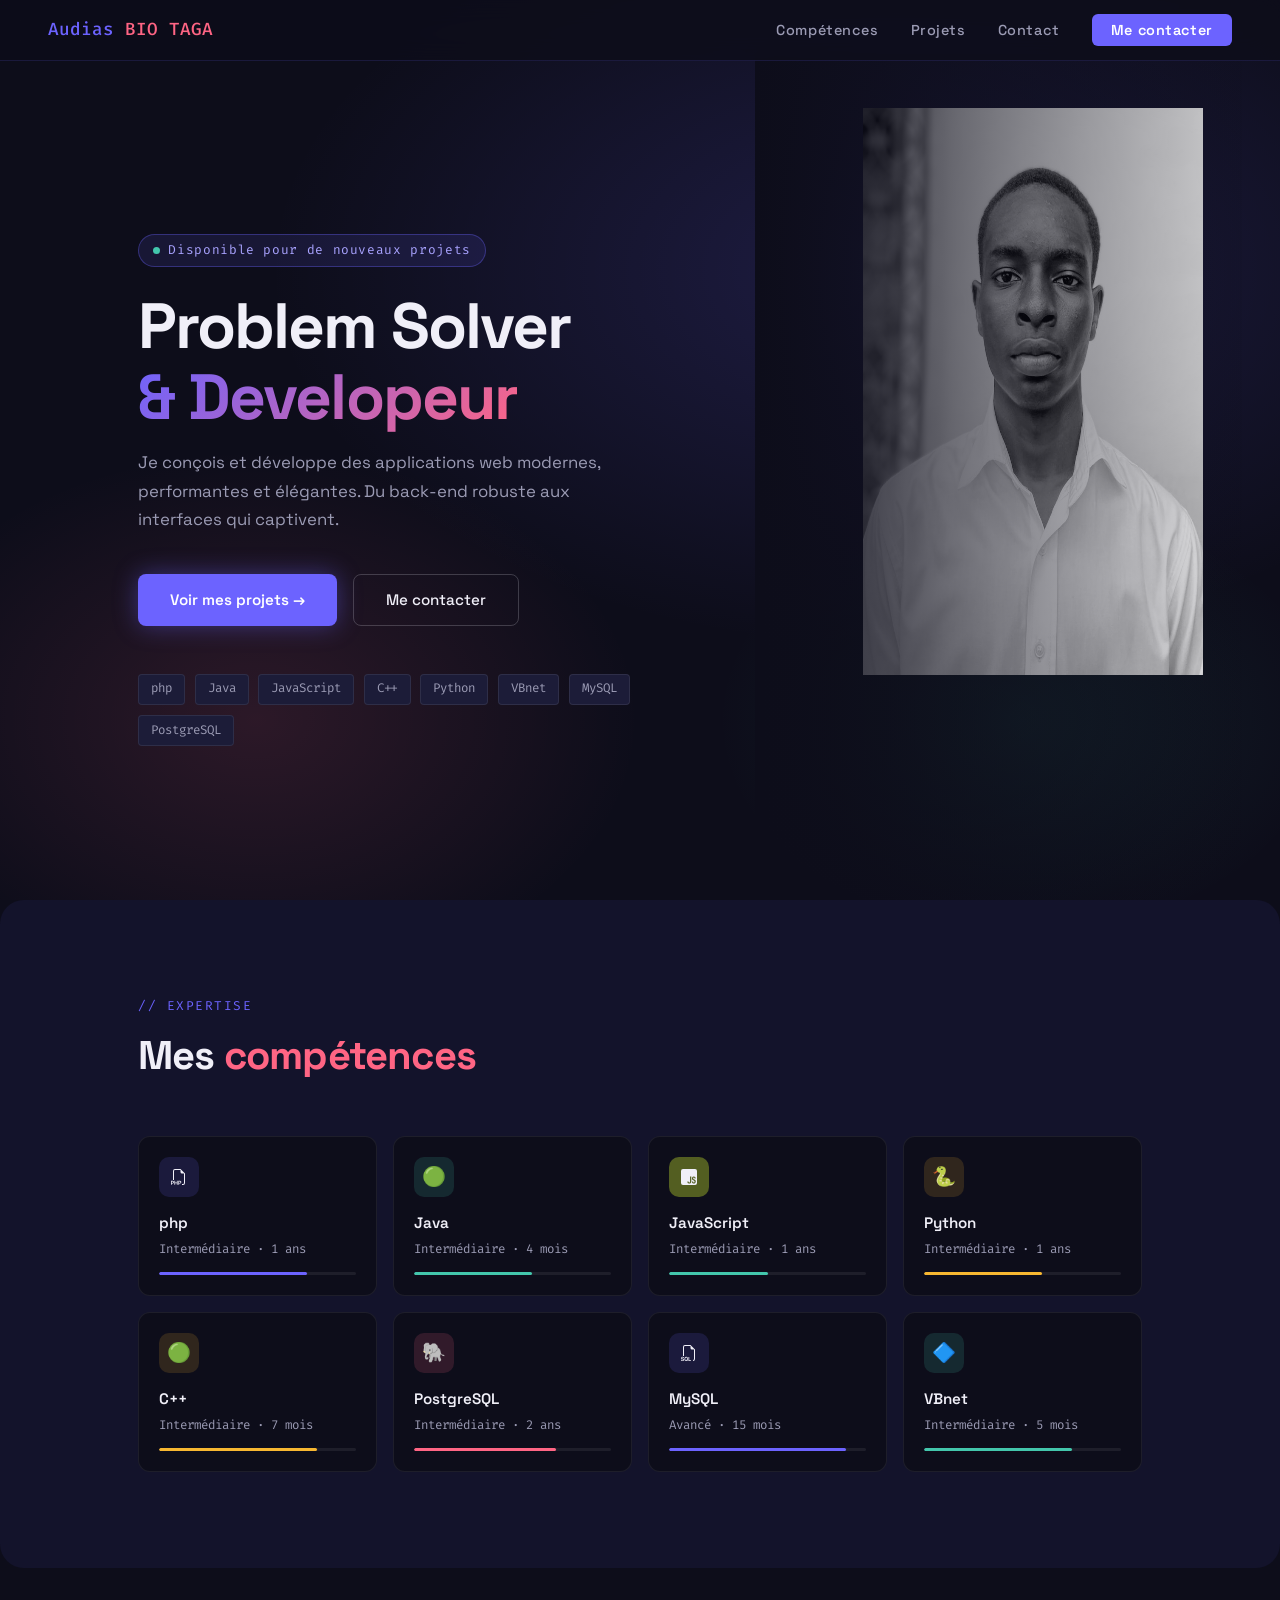
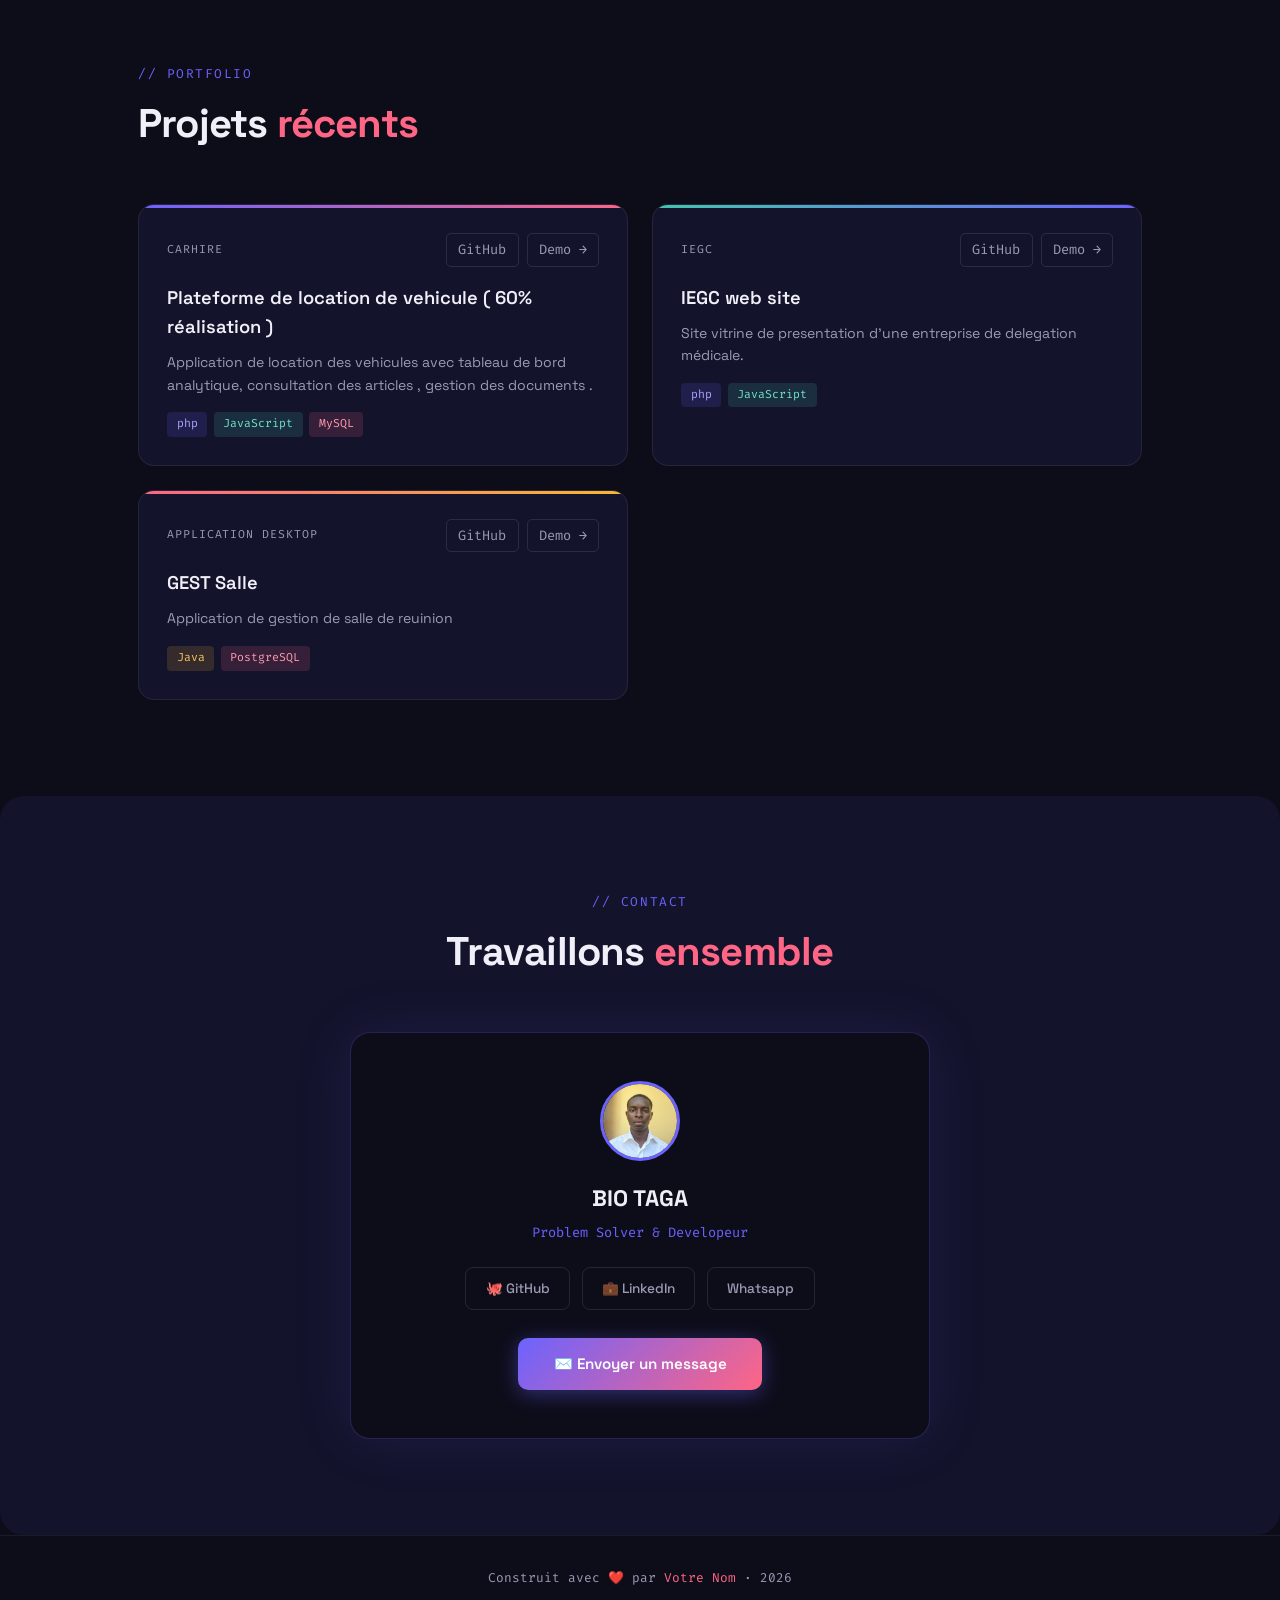
==== index.html @ c44ae77c "first commit" ====
<!DOCTYPE html>
<html lang="fr">
<head>
<meta charset="UTF-8">
<meta name="viewport" content="width=device-width, initial-scale=1.0">
<title>Portfolio - Problem Solver & Developer</title>
<link href="https://fonts.googleapis.com/css2?family=Space+Grotesk:wght@300;400;500;600;700&family=Fira+Code:wght@400;500&display=swap" rel="stylesheet">
<link rel="stylesheet" href="style.css">
</head>
<body>

<nav>
  <div class="logo">Audias <span> BIO TAGA</span></div>
  <ul class="nav-links">
    <li><a href="#skills">Compétences</a></li>
    <li><a href="#projects">Projets</a></li>
    <li><a href="#contact">Contact</a></li>
    <li><a href="#contact" class="nav-cta">Me contacter</a></li>
  </ul>
</nav>

<div id="hero">
  <div class="hero-photo">
    <img src="./outils-visuel/ma_photo_sombre.jpg" class="hero-photo img" />
  </div>
  <div class="hero-bg"></div>
  <div class="hero-inner">
    <div class="hero-content">
      <div class="hero-badge">Disponible pour de nouveaux projets</div>
      <h1>Problem Solver<br><span class="highlight">&amp; Developeur</span></h1>
      <p class="hero-sub">Je conçois et développe des applications web modernes, performantes et élégantes. Du back-end robuste aux interfaces qui captivent.</p>
      <div class="hero-actions">
        <a href="#projects" class="btn-primary">Voir mes projets →</a>
        <a href="#contact" class="btn-ghost">Me contacter</a>
      </div>
      <div class="hero-stack">
        <span class="tag">php</span>
        <span class="tag">Java</span>
        <span class="tag">JavaScript</span>
        <span class="tag">C++</span>
        <span class="tag">Python</span>
        <span class="tag">VBnet</span>
        <span class="tag">MySQL</span>
        <span class="tag">PostgreSQL</span>
      </div>
    </div>
  </div>
</div>

<div id="skills">
  <div class="skills-wrap">
    <div class="sec-header">
      <div class="sec-label">// expertise</div>
      <h2>Mes <span class="accent">compétences</span></h2>
    </div>
    <div class="skills-grid">
      <div class="skill-card">
        <div class="skill-icon" style="background:rgba(108,99,255,0.15);">
          <svg xmlns="http://www.w3.org/2000/svg" width="16" height="16" fill="currentColor" class="bi bi-filetype-php" viewBox="0 0 16 16">
            <path fill-rule="evenodd" d="M14 4.5V14a2 2 0 0 1-2 2h-1v-1h1a1 1 0 0 0 1-1V4.5h-2A1.5 1.5 0 0 1 9.5 3V1H4a1 1 0 0 0-1 1v9H2V2a2 2 0 0 1 2-2h5.5zM1.6 11.85H0v3.999h.791v-1.342h.803q.43 0 .732-.173.305-.175.463-.474a1.4 1.4 0 0 0 .161-.677q0-.375-.158-.677a1.2 1.2 0 0 0-.46-.477q-.3-.18-.732-.179m.545 1.333a.8.8 0 0 1-.085.38.57.57 0 0 1-.238.241.8.8 0 0 1-.375.082H.788V12.48h.66q.327 0 .512.181.185.182.185.522m4.48 2.666V11.85h-.79v1.626H4.153V11.85h-.79v3.999h.79v-1.714h1.682v1.714zm.703-3.999h1.6q.433 0 .732.179.3.175.46.477.158.302.158.677t-.161.677q-.159.299-.463.474a1.45 1.45 0 0 1-.733.173H8.12v1.342h-.791zm2.06 1.714a.8.8 0 0 0 .084-.381q0-.34-.184-.521-.184-.182-.513-.182h-.66v1.406h.66a.8.8 0 0 0 .375-.082.57.57 0 0 0 .237-.24Z"/>
          </svg>
        </div>
        <div class="skill-name">php</div>
        <div class="skill-level">Intermédiaire · 1 ans</div>
        <div class="skill-bar"><div class="skill-fill" style="width:75%;background:var(--c1);"></div></div>
      </div>
      <div class="skill-card">
        <div class="skill-icon" style="background:rgba(67,198,172,0.15);">🟢</div>
        <div class="skill-name">Java</div>
        <div class="skill-level">Intermédiaire · 4 mois</div>
        <div class="skill-bar"><div class="skill-fill" style="width:60%;background:var(--c3);"></div></div>
      </div>
      <div class="skill-card">
        <div class="skill-icon" style="background:rgba(215, 245, 46, 0.349);">
          <svg xmlns="http://www.w3.org/2000/svg" width="16" height="16" fill="currentColor" class="bi bi-javascript" viewBox="0 0 16 16">
            <path fill-rule="evenodd" d="M14 0a2 2 0 0 1 2 2v12a2 2 0 0 1-2 2H2a2 2 0 0 1-2-2V2a2 2 0 0 1 2-2zM9.053 7.596v3.127l-.007 1.752q0 .498-.186.752t-.556.263q-.342 0-.528-.234-.185-.234-.185-.684v-.175H6.37v.185q0 .665.253 1.113.255.45.703.674.44.225 1.016.225.88 0 1.406-.498.527-.498.527-1.485l.007-1.752V7.596zm3.808-.108q-.585 0-1.006.244a1.67 1.67 0 0 0-.634.674 2.1 2.1 0 0 0-.225.996q0 .753.293 1.182.303.42.967.732l.469.215q.438.186.625.43.185.244.185.635 0 .478-.166.703-.156.224-.527.224-.361.001-.547-.244-.186-.243-.205-.752h-1.162q.02.996.498 1.524.479.527 1.386.527.909 0 1.417-.518.507-.517.507-1.484 0-.81-.332-1.289t-1.045-.79l-.449-.196q-.39-.166-.556-.381-.166-.214-.166-.576 0-.4.165-.596.177-.195.508-.195.361 0 .508.234.156.234.176.703h1.123q-.03-.976-.498-1.484-.47-.518-1.309-.518"/>
          </svg>
        </div>
        <div class="skill-name">JavaScript</div>
        <div class="skill-level">Intermédiaire · 1 ans</div>
        <div class="skill-bar"><div class="skill-fill" style="width:50%;background:var(--c3);"></div></div>
      </div>
      <div class="skill-card">
        <div class="skill-icon" style="background:rgba(247,183,49,0.15);">🐍</div>
        <div class="skill-name">Python</div>
        <div class="skill-level">Intermédiaire · 1 ans </div>
        <div class="skill-bar"><div class="skill-fill" style="width:60%;background:var(--c4);"></div></div>
      </div>
      <div class="skill-card">
        <div class="skill-icon" style="background:rgba(247,183,49,0.15);">🟢</div>
        <div class="skill-name">C++</div>
        <div class="skill-level">Intermédiaire · 7 mois </div>
        <div class="skill-bar"><div class="skill-fill" style="width:80%;background:var(--c4);"></div></div>
      </div>
      <div class="skill-card">
        <div class="skill-icon" style="background:rgba(255,101,132,0.15);">🐘</div>
        <div class="skill-name">PostgreSQL</div>
        <div class="skill-level">Intermédiaire · 2 ans</div>
        <div class="skill-bar"><div class="skill-fill" style="width:72%;background:var(--c2);"></div></div>
      </div>
      <div class="skill-card">
        <div class="skill-icon" style="background:rgba(108,99,255,0.15);">
          <svg xmlns="http://www.w3.org/2000/svg" width="16" height="16" fill="currentColor" class="bi bi-filetype-sql" viewBox="0 0 16 16">
            <path fill-rule="evenodd" d="M14 4.5V14a2 2 0 0 1-2 2v-1a1 1 0 0 0 1-1V4.5h-2A1.5 1.5 0 0 1 9.5 3V1H4a1 1 0 0 0-1 1v9H2V2a2 2 0 0 1 2-2h5.5zM0 14.841a1.13 1.13 0 0 0 .401.823q.194.162.478.252c.284.09.411.091.665.091q.507 0 .858-.158.355-.159.54-.44a1.17 1.17 0 0 0 .187-.656q0-.336-.135-.56a1 1 0 0 0-.375-.357 2 2 0 0 0-.565-.21l-.621-.144a1 1 0 0 1-.405-.176.37.37 0 0 1-.143-.299q0-.234.184-.384.187-.152.513-.152.214 0 .37.068a.6.6 0 0 1 .245.181.56.56 0 0 1 .12.258h.75a1.1 1.1 0 0 0-.199-.566 1.2 1.2 0 0 0-.5-.41 1.8 1.8 0 0 0-.78-.152q-.44 0-.776.15-.337.149-.528.421-.19.273-.19.639 0 .302.123.524t.351.367q.229.143.54.213l.618.144q.31.073.462.193a.39.39 0 0 1 .153.325q0 .165-.085.29A.56.56 0 0 1 2 15.31q-.167.07-.413.07-.176 0-.32-.04a.8.8 0 0 1-.248-.115.58.58 0 0 1-.255-.384zm6.878 1.489-.507-.739q.264-.243.401-.6.138-.358.138-.806v-.501q0-.556-.208-.967a1.5 1.5 0 0 0-.589-.636q-.383-.225-.917-.225-.527 0-.914.225-.384.223-.592.636a2.14 2.14 0 0 0-.205.967v.5q0 .554.205.965.208.41.592.636a1.8 1.8 0 0 0 .914.222 1.8 1.8 0 0 0 .6-.1l.294.422h.788ZM4.262 14.2v-.522q0-.369.114-.63a.9.9 0 0 1 .325-.398.9.9 0 0 1 .495-.138q.288 0 .495.138a.9.9 0 0 1 .325.398q.115.261.115.63v.522q0 .246-.053.445-.053.196-.155.34l-.106-.14-.105-.147h-.733l.451.65a.6.6 0 0 1-.251.047.87.87 0 0 1-.487-.147.9.9 0 0 1-.32-.404 1.7 1.7 0 0 1-.11-.644m3.986 1.057h1.696v.674H7.457v-3.999h.79z"/>
          </svg>
        </div>
        <div class="skill-name">MySQL</div>
        <div class="skill-level">Avancé · 15 mois</div>
        <div class="skill-bar"><div class="skill-fill" style="width:90%;background:var(--c1);"></div></div>
      </div>
      <div class="skill-card">
        <div class="skill-icon" style="background:rgba(67,198,172,0.15);">🔷</div>
        <div class="skill-name">VBnet</div>
        <div class="skill-level">Intermédiaire · 5 mois</div>
        <div class="skill-bar"><div class="skill-fill" style="width:75%;background:var(--c3);"></div></div>
      </div>
    </div>
  </div>
</div>

<section id="projects">
  <div class="sec-header">
    <div class="sec-label">// portfolio</div>
    <h2>Projets <span class="accent">récents</span></h2>
  </div>
  <div class="projects-grid">
    <div class="project-card">
      <div class="project-meta">
        <span class="project-type">Carhire</span>
        <div class="project-links">
          <a href="#" class="proj-link">GitHub</a>
          <a href="#" class="proj-link">Demo →</a>
        </div>
      </div>
      <h3>Plateforme de location de vehicule ( 60% réalisation )</h3>
      <p class="proj-desc">Application de location des vehicules avec tableau de bord analytique, 
        consultation des articles , gestion des documents .
      </p>
      <div class="proj-tags">
        <span class="proj-tag" style="background:rgba(108,99,255,0.15);color:#a9a3ff;">php</span>
        <span class="proj-tag" style="background:rgba(67,198,172,0.15);color:#6fe4c8;">JavaScript</span>
        <span class="proj-tag" style="background:rgba(255,101,132,0.15);color:#ff9ab0;">MySQL</span>
      </div>
    </div>
    <div class="project-card">
      <div class="project-meta">
        <span class="project-type">IEGC</span>
        <div class="project-links">
          <a href="#" class="proj-link">GitHub</a>
          <a href="#" class="proj-link">Demo →</a>
        </div>
      </div>
      <h3>IEGC web site</h3>
      <p class="proj-desc"> Site vitrine de presentation d'une entreprise de delegation médicale.</p>
      <div class="proj-tags">
        <span class="proj-tag" style="background:rgba(108,99,255,0.15);color:#a9a3ff;">php</span>
        <span class="proj-tag" style="background:rgba(67,198,172,0.15);color:#6fe4c8;">JavaScript</span>
      </div>
    </div>
    <div class="project-card">
      <div class="project-meta">
        <span class="project-type">Application Desktop</span>
        <div class="project-links">
          <a href="#" class="proj-link">GitHub</a>
          <a href="#" class="proj-link">Demo →</a>
        </div>
      </div>
      <h3>GEST Salle</h3>
      <p class="proj-desc">Application de gestion de salle de reuinion</p>
      <div class="proj-tags">
        <span class="proj-tag" style="background:rgba(247,183,49,0.15);color:#f7c55a;">Java</span>
        <span class="proj-tag" style="background:rgba(255,101,132,0.15);color:#ff9ab0;">PostgreSQL</span>
      </div>
    </div>
  </div>
</section>

<div id="contact">
  <div class="contact-inner">
    <div class="sec-header">
      <div class="sec-label">// contact</div>
      <h2>Travaillons <span class="accent">ensemble</span></h2>
    </div>
    <div class="contact-card">
      <div class="contact-avatar">
        <img src="[data-uri]" alt="Photo de profil" />
      </div>
      <div class="contact-name">BIO TAGA</div>
      <div class="contact-role">Problem Solver &amp; Developeur</div>
      <div class="contact-links">
        <a href="https://github.com/socom178" class="contact-link">🐙 GitHub</a>
        <a href="https://www.linkedin.com/in/audias-bio-taga-40a97a372/" class="contact-link">💼 LinkedIn</a>
        <a href="https://wa.me/qr/KYYNHFJB4SJ5F1" class="contact-link">Whatsapp</a>
      </div>
      <a href="audiasmansoiliya@gmail.com" class="mail-btn">✉️ Envoyer un message</a>
    </div>
  </div>
</div>

<footer>
  Construit avec ❤️ par <span>Votre Nom</span> · 2026
</footer>

</body>
</html>
---- style.css ----
*, *::before, *::after { box-sizing: border-box; margin: 0; padding: 0; }
  :root {
    --c1: #6C63FF; --c2: #FF6584; --c3: #43C6AC; --c4: #F7B731;
    --bg: #0D0D1A; --surface: #13132B; --surface2: #1C1C38;
    --text: #F0EFF8; --muted: #9B9BB4;
    --font-main: 'Space Grotesk', sans-serif;
    --font-mono: 'Fira Code', monospace;
  }
  html { scroll-behavior: smooth; }
  body { font-family: var(--font-main); background: var(--bg); color: var(--text); line-height: 1.6; overflow-x: hidden; }

  /* NAV */
  nav {
    position: fixed; top: 0; left: 0; right: 0; z-index: 100;
    display: flex; align-items: center; justify-content: space-between;
    padding: 1rem 3rem;
    background: rgba(13,13,26,0.85); backdrop-filter: blur(12px);
    border-bottom: 1px solid rgba(108,99,255,0.15);
  }
  .logo { font-family: var(--font-mono); font-size: 1.1rem; color: var(--c1); font-weight: 500; }
  .logo span { color: var(--c2); }
  .nav-links { display: flex; gap: 2rem; list-style: none; }
  .nav-links a { text-decoration: none; color: var(--muted); font-size: 0.9rem; font-weight: 500; letter-spacing: 0.04em; transition: color 0.2s; }
  .nav-links a:hover { color: var(--c1); }
  .nav-cta { background: var(--c1); color: #fff !important; padding: 0.45rem 1.2rem; border-radius: 6px; font-weight: 600 !important; }

  /* HERO */
  #hero {
    min-height: 100vh; display: flex; align-items: center;
    padding-top: 5rem; max-width: 100%;
    position: relative; overflow: hidden;
  }
  .hero-bg {
    position: absolute; inset: 0;
    background:
      radial-gradient(ellipse 70% 60% at 70% 30%, rgba(108,99,255,0.18) 0%, transparent 70%),
      radial-gradient(ellipse 50% 50% at 20% 80%, rgba(255,101,132,0.13) 0%, transparent 60%),
      radial-gradient(ellipse 40% 40% at 80% 80%, rgba(67,198,172,0.10) 0%, transparent 60%);
    pointer-events: none; z-index: 0;
  }

  /* PHOTO DROITE */
  .hero-photo {
    position: absolute;
    right: 3vw; top: 6vh; bottom: 0;
    width: 38%;
    z-index: 1;
    }
  
  .hero-photo img {
    width: 70%; height: 67%;
    display: block;
  }
  .hero-photo::after {
    content: '';
    position: absolute; inset: 0;
    background: linear-gradient(
        to right,
        #0D0D1A 0%,
        rgba(13,13,26,0.6) 40%,
        rgba(13,13,26,0.1) 100%
    );
    z-index: 1;
    
    }
  .hero-photo::before {
    content: '';
    position: absolute; inset: 0; z-index: 1;
    /*background: rgba(13, 13, 26, 0.45);  👈 l'ombre */
    z-index: 2;
  }
  .hero-inner {
        max-width: 1100px;
        margin: 0 auto;
        padding: 0 3rem;
        position: relative; z-index: 2;
        width: 100%;
       
    }
  .hero-content { max-width: 560px; }

  .hero-badge {
    display: inline-flex; align-items: center; gap: 0.5rem;
    background: rgba(108,99,255,0.12);
    border: 1px solid rgba(108,99,255,0.35);
    color: #a9a3ff;
    font-size: 0.8rem; font-family: var(--font-mono);
    padding: 0.35rem 0.9rem; border-radius: 100px;
    margin-bottom: 1.5rem; letter-spacing: 0.05em;
  }
  .hero-badge::before {
    content: ''; width: 7px; height: 7px;
    background: var(--c3); border-radius: 50%;
    animation: blink 1.5s ease-in-out infinite;
  }
  @keyframes blink { 0%, 100% { opacity: 1; } 50% { opacity: 0.2; } }

  h1 {
    font-size: clamp(2.8rem, 5vw, 4.5rem);
    font-weight: 700; line-height: 1.1;
    margin-bottom: 1rem; letter-spacing: -0.03em;
  }
  h1 .highlight {
    background: linear-gradient(135deg, var(--c1) 0%, var(--c2) 100%);
    -webkit-background-clip: text; -webkit-text-fill-color: transparent; background-clip: text;
  }
  .hero-sub { font-size: 1.05rem; color: var(--muted); max-width: 480px; margin-bottom: 2.5rem; line-height: 1.7; }
  .hero-actions { display: flex; gap: 1rem; flex-wrap: wrap; }

  .btn-primary {
    background: var(--c1); color: #fff;
    padding: 0.8rem 2rem; border-radius: 8px;
    text-decoration: none; font-weight: 600; font-size: 0.95rem;
    display: inline-flex; align-items: center; gap: 0.5rem;
    transition: transform 0.2s, box-shadow 0.2s;
    box-shadow: 0 0 25px rgba(108,99,255,0.4);
  }
  .btn-primary:hover { transform: translateY(-2px); box-shadow: 0 8px 30px rgba(108,99,255,0.5); }

  .btn-ghost {
    border: 1px solid rgba(240,239,248,0.2); color: var(--text);
    padding: 0.8rem 2rem; border-radius: 8px;
    text-decoration: none; font-weight: 500; font-size: 0.95rem;
    display: inline-flex; align-items: center; gap: 0.5rem;
    transition: border-color 0.2s, background 0.2s;
  }
  .btn-ghost:hover { border-color: var(--c1); background: rgba(108,99,255,0.08); }

  .hero-stack { display: flex; gap: 0.6rem; flex-wrap: wrap; margin-top: 3rem; }
  .tag {
    background: var(--surface2); border: 1px solid rgba(255,255,255,0.08);
    color: var(--muted); font-family: var(--font-mono);
    font-size: 0.78rem; padding: 0.3rem 0.75rem; border-radius: 4px;
  }

  /* SECTION */
  section { padding: 6rem 3rem; max-width: 1100px; margin: 0 auto; }
  .sec-header { margin-bottom: 3rem; }
  .sec-label { font-family: var(--font-mono); font-size: 0.8rem; color: var(--c1); letter-spacing: 0.12em; text-transform: uppercase; margin-bottom: 0.5rem; }
  h2 { font-size: clamp(1.8rem, 3.5vw, 2.5rem); font-weight: 700; letter-spacing: -0.02em; }
  h2 .accent { color: var(--c2); }

  /* SKILLS */
  #skills { background: var(--surface); border-radius: 24px; max-width: 100%; }
  .skills-wrap { max-width: 1100px; margin: 0 auto; padding: 6rem 3rem; }
  .skills-grid { display: grid; grid-template-columns: repeat(auto-fill, minmax(200px, 1fr)); gap: 1rem; margin-top: 2.5rem; }
  .skill-card {
    background: var(--bg); border: 1px solid rgba(255,255,255,0.07);
    border-radius: 12px; padding: 1.25rem;
    transition: transform 0.25s, border-color 0.25s; cursor: default;
  }
  .skill-card:hover { transform: translateY(-4px); border-color: var(--c1); }
  .skill-icon { width: 40px; height: 40px; border-radius: 10px; display: flex; align-items: center; justify-content: center; font-size: 1.2rem; margin-bottom: 0.85rem; }
  .skill-name { font-weight: 600; font-size: 0.95rem; margin-bottom: 0.3rem; }
  .skill-level { font-size: 0.78rem; color: var(--muted); font-family: var(--font-mono); }
  .skill-bar { height: 3px; background: rgba(255,255,255,0.07); border-radius: 2px; margin-top: 0.75rem; overflow: hidden; }
  .skill-fill { height: 100%; border-radius: 2px; }

  /* PROJECTS */
  .projects-grid { display: grid; grid-template-columns: repeat(auto-fill, minmax(320px, 1fr)); gap: 1.5rem; }
  .project-card {
    background: var(--surface); border: 1px solid rgba(255,255,255,0.07);
    border-radius: 16px; padding: 1.75rem;
    transition: transform 0.25s, border-color 0.25s;
    position: relative; overflow: hidden;
  }
  .project-card::before { content: ''; position: absolute; top: 0; left: 0; right: 0; height: 3px; }
  .project-card:nth-child(1)::before { background: linear-gradient(90deg, var(--c1), var(--c2)); }
  .project-card:nth-child(2)::before { background: linear-gradient(90deg, var(--c3), var(--c1)); }
  .project-card:nth-child(3)::before { background: linear-gradient(90deg, var(--c2), var(--c4)); }
  .project-card:hover { transform: translateY(-5px); border-color: rgba(255,255,255,0.15); }
  .project-meta { display: flex; align-items: center; justify-content: space-between; margin-bottom: 1rem; }
  .project-type { font-family: var(--font-mono); font-size: 0.72rem; color: var(--muted); letter-spacing: 0.08em; text-transform: uppercase; }
  .project-links { display: flex; gap: 0.5rem; }
  .proj-link {
    color: var(--muted); text-decoration: none; font-size: 0.85rem;
    padding: 0.3rem 0.7rem; border: 1px solid rgba(255,255,255,0.1);
    border-radius: 5px; font-family: var(--font-mono);
    transition: color 0.2s, border-color 0.2s;
  }
  .proj-link:hover { color: var(--c1); border-color: var(--c1); }
  h3 { font-size: 1.15rem; font-weight: 600; margin-bottom: 0.6rem; }
  .proj-desc { font-size: 0.88rem; color: var(--muted); line-height: 1.6; margin-bottom: 1rem; }
  .proj-tags { display: flex; gap: 0.4rem; flex-wrap: wrap; }
  .proj-tag { font-size: 0.72rem; font-family: var(--font-mono); padding: 0.2rem 0.6rem; border-radius: 4px; }

  /* CONTACT */
  #contact { background: var(--surface); border-radius: 24px; max-width: 100%; }
  .contact-inner { max-width: 1100px; margin: 0 auto; padding: 6rem 3rem; text-align: center; }
  .contact-card {
    background: var(--bg); border: 1px solid rgba(108,99,255,0.25);
    border-radius: 20px; padding: 3rem; max-width: 580px;
    margin: 2rem auto 0; box-shadow: 0 0 60px rgba(108,99,255,0.12);
  }
  .contact-avatar {
    width: 80px; height: 80px; border-radius: 50%;
    overflow: hidden; margin: 0 auto 1.25rem;
    border: 3px solid var(--c1);
  }
  .contact-avatar img { width: 100%; height: 100%; object-fit: cover; object-position: center top; }
  .contact-name { font-size: 1.4rem; font-weight: 700; margin-bottom: 0.3rem; }
  .contact-role { color: var(--c1); font-family: var(--font-mono); font-size: 0.85rem; margin-bottom: 1.5rem; }
  .contact-links { display: flex; gap: 0.75rem; justify-content: center; flex-wrap: wrap; margin-bottom: 1.75rem; }
  .contact-link {
    display: inline-flex; align-items: center; gap: 0.4rem;
    padding: 0.6rem 1.2rem; border: 1px solid rgba(255,255,255,0.1);
    border-radius: 8px; color: var(--muted); text-decoration: none;
    font-size: 0.85rem; font-weight: 500; transition: all 0.2s;
  }
  .contact-link:hover { color: var(--text); border-color: var(--c1); background: rgba(108,99,255,0.1); }
  .mail-btn {
    display: inline-block;
    background: linear-gradient(135deg, var(--c1) 0%, var(--c2) 100%);
    color: #fff; padding: 0.85rem 2.2rem; border-radius: 10px;
    text-decoration: none; font-weight: 600; font-size: 0.95rem;
    box-shadow: 0 4px 20px rgba(108,99,255,0.4);
    transition: transform 0.2s, box-shadow 0.2s;
  }
  .mail-btn:hover { transform: translateY(-2px); box-shadow: 0 8px 30px rgba(108,99,255,0.5); }

  footer {
    text-align: center; padding: 2rem;
    color: var(--muted); font-size: 0.8rem; font-family: var(--font-mono);
    border-top: 1px solid rgba(255,255,255,0.06);
  }
  footer span { color: var(--c2); }
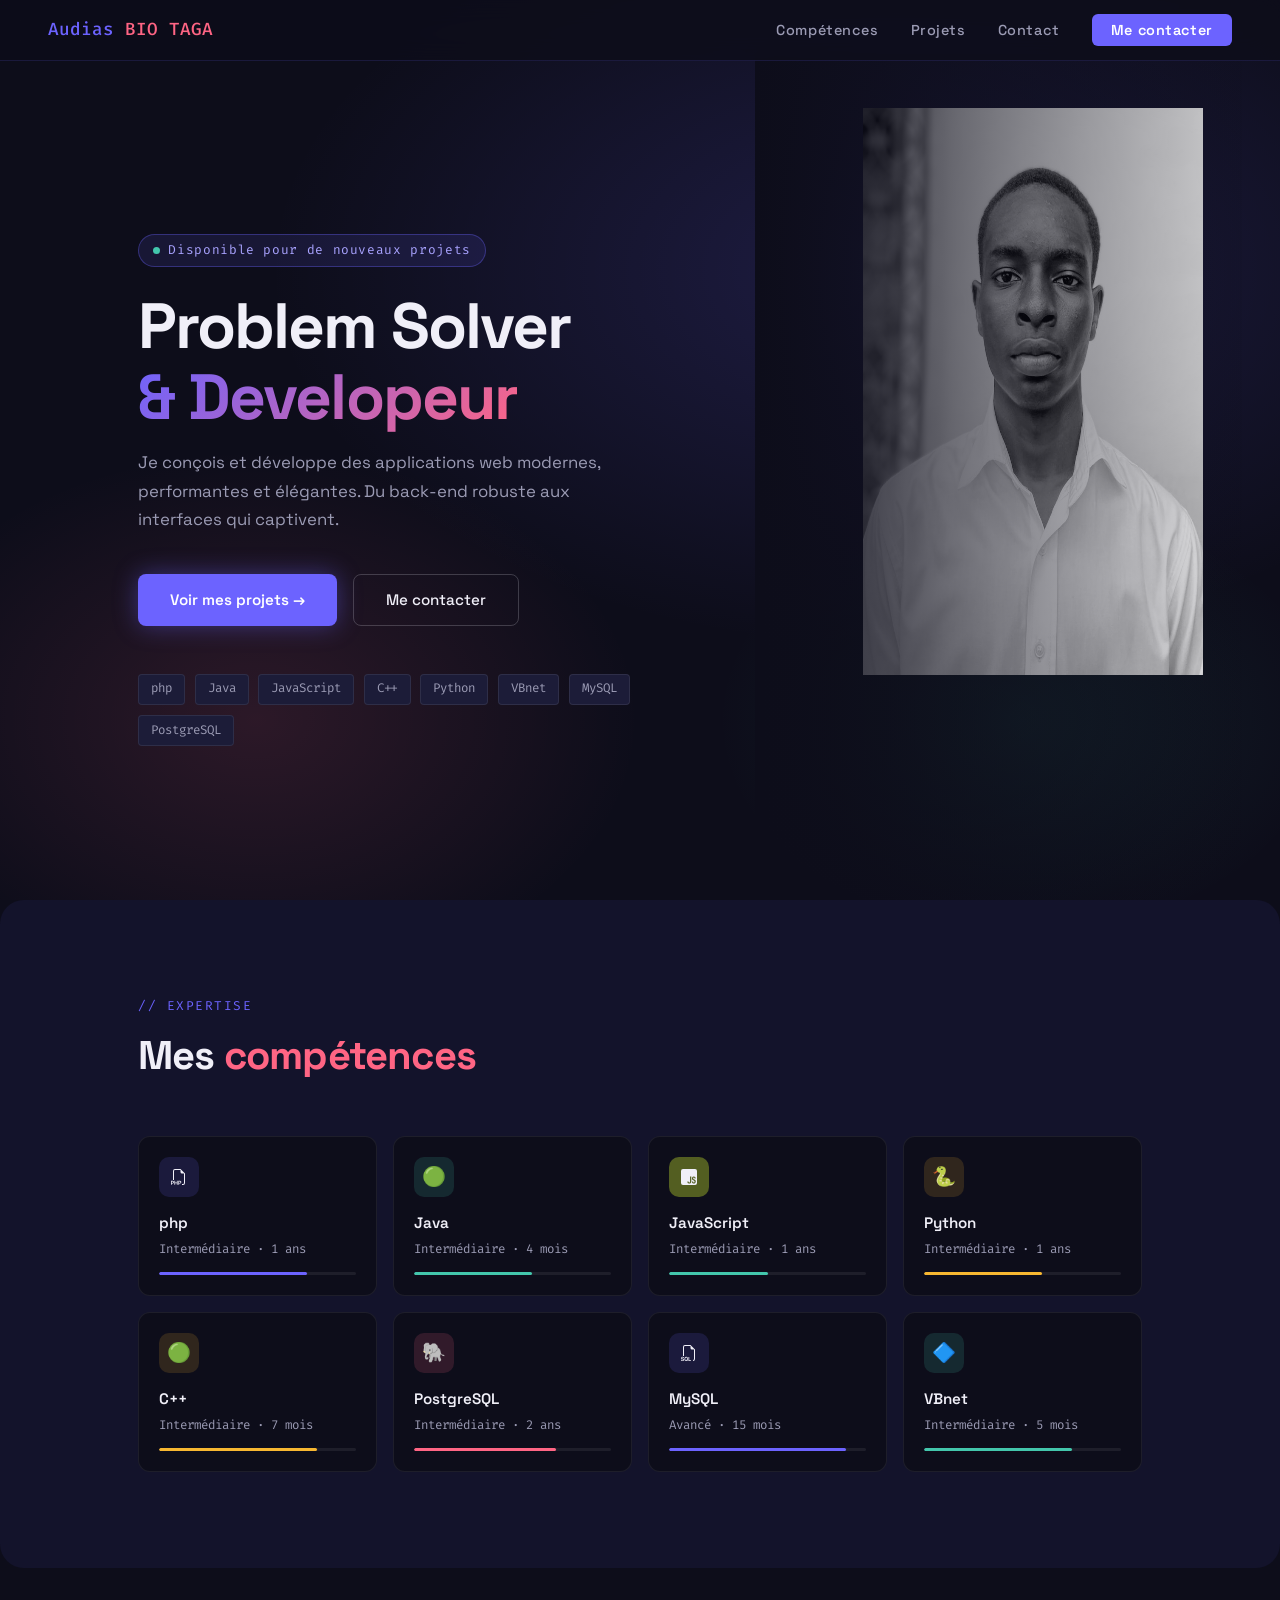
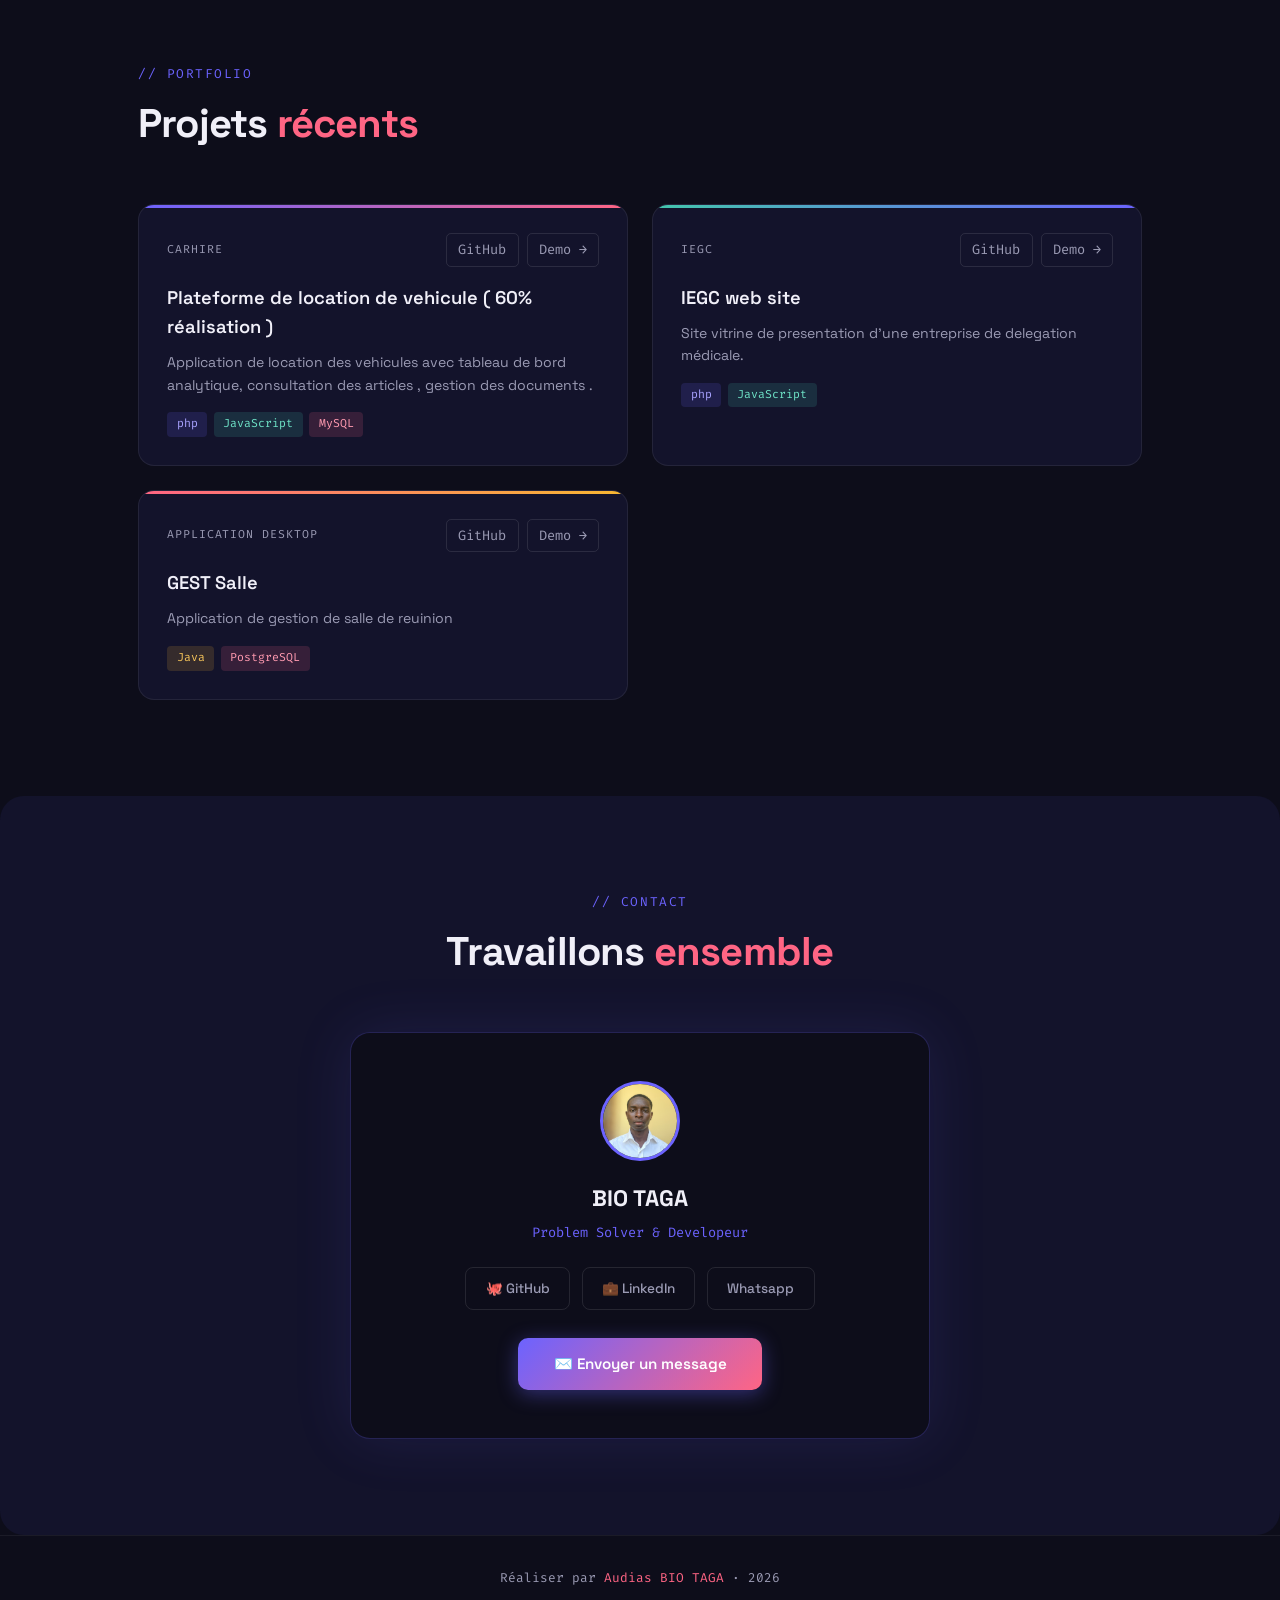
==== commit eedb95a3: "first commit" ====
--- a/index.html
+++ b/index.html
@@ -198,7 +198,7 @@
 </div>
 
 <footer>
-  Construit avec ❤️ par <span>Votre Nom</span> · 2026
+  Réaliser par <span>Audias BIO TAGA</span> · 2026
 </footer>
 
 </body>
--- a/style.css
+++ b/style.css
@@ -223,4 +223,81 @@
     color: var(--muted); font-size: 0.8rem; font-family: var(--font-mono);
     border-top: 1px solid rgba(255,255,255,0.06);
   }
-  footer span { color: var(--c2); }+  footer span { color: var(--c2); }
+  @media (max-width: 768px) {
+  nav {
+    padding: 1rem 1.5rem;
+  }
+  .nav-links {
+    display: none;
+  }
+
+  .hero-photo {
+    width: 100%;
+    opacity: 0.3;
+  }
+
+  .hero-inner {
+    padding: 0 1.5rem;
+  }
+
+  .hero-content {
+    max-width: 100%;
+  }
+
+  h1 {
+    font-size: 2.2rem;
+  }
+
+  .hero-actions {
+    flex-direction: column;
+  }
+
+  .btn-primary, .btn-ghost {
+    text-align: center;
+    justify-content: center;
+  }
+
+  section {
+    padding: 4rem 1.5rem;
+  }
+
+  .skills-wrap {
+    padding: 4rem 1.5rem;
+  }
+
+  .skills-grid {
+    grid-template-columns: repeat(2, 1fr);
+  }
+
+  .projects-grid {
+    grid-template-columns: 1fr;
+  }
+
+  .contact-inner {
+    padding: 4rem 1.5rem;
+  }
+
+  .contact-card {
+    padding: 2rem 1.5rem;
+  }
+
+  .contact-links {
+    flex-direction: column;
+    align-items: center;
+  }
+}
+
+@media (max-width: 480px) {
+  .skills-grid {
+    grid-template-columns: 1fr;
+  }
+
+  .hero-stack {
+    gap: 0.4rem;
+  }
+
+  .tag {
+    font-size: 0.7rem;
+  }
+}
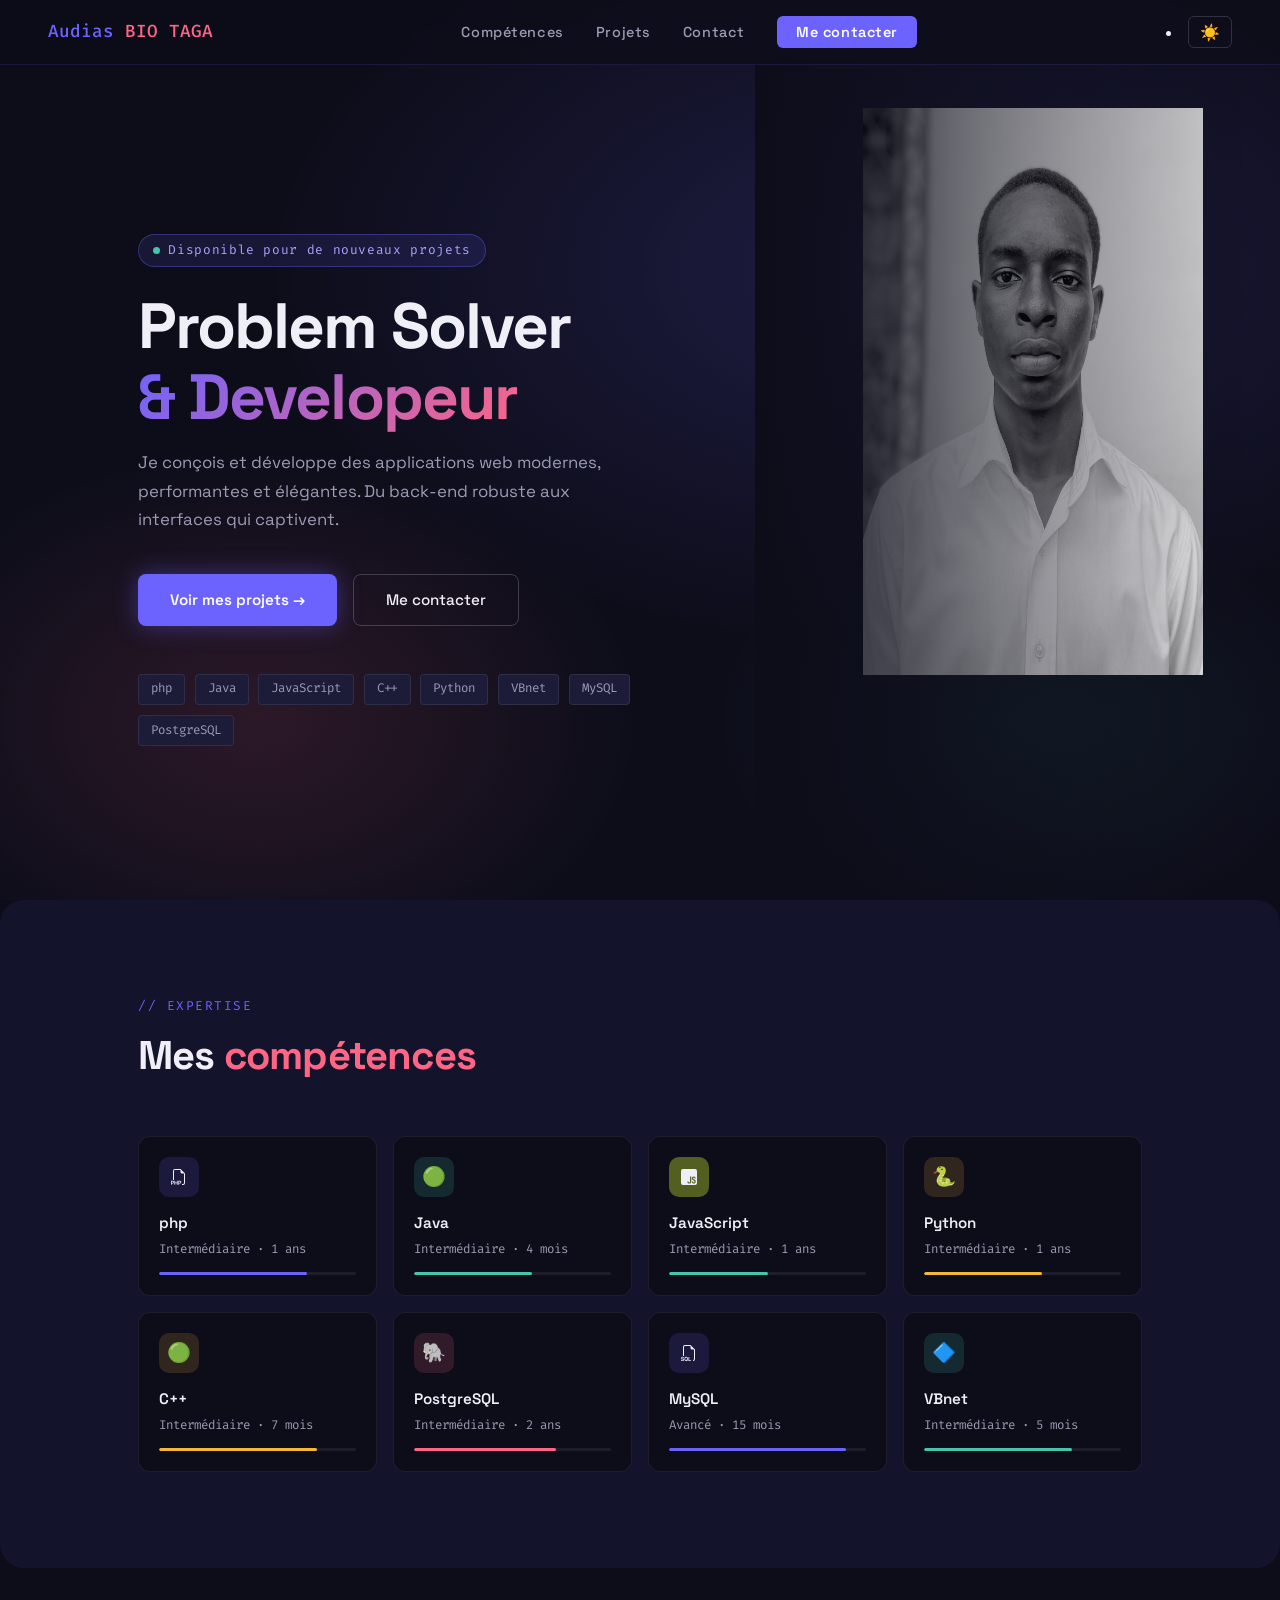
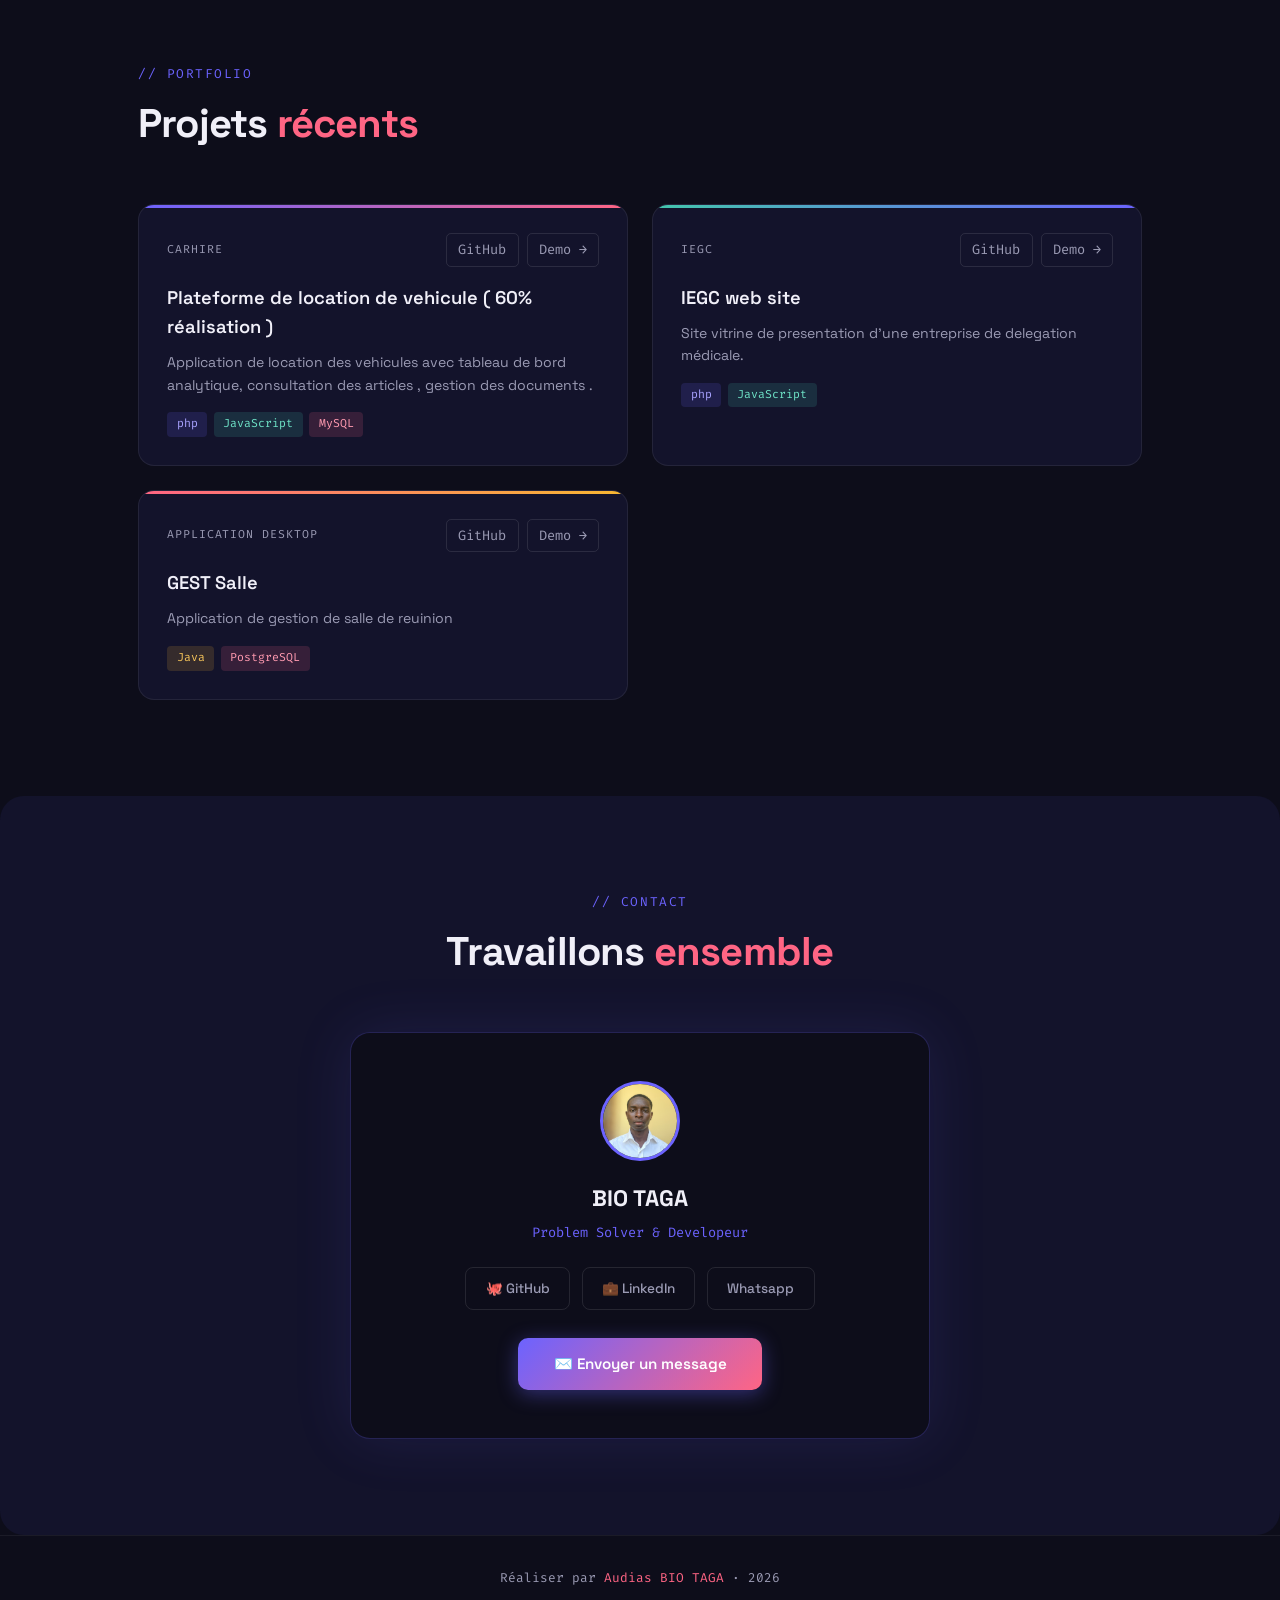
==== commit ba1ee40b: "second commit" ====
--- a/index.html
+++ b/index.html
@@ -17,6 +17,7 @@
     <li><a href="#contact">Contact</a></li>
     <li><a href="#contact" class="nav-cta">Me contacter</a></li>
   </ul>
+  <li><button class="theme-toggle" onclick="toggleTheme()">☀️</button></li>
 </nav>
 
 <div id="hero">
@@ -200,6 +201,13 @@
 <footer>
   Réaliser par <span>Audias BIO TAGA</span> · 2026
 </footer>
-
+<script>
+  function toggleTheme() {
+    const root = document.documentElement;
+    const btn = document.querySelector('.theme-toggle');
+    root.classList.toggle('light');
+    btn.textContent = root.classList.contains('light') ? '🌙' : '☀️';
+  }
+</script>
 </body>
 </html>
--- a/style.css
+++ b/style.css
@@ -6,6 +6,39 @@
     --font-main: 'Space Grotesk', sans-serif;
     --font-mono: 'Fira Code', monospace;
   }
+
+
+
+
+:root.light {
+  --bg: #F5F5FF;
+  --surface: #EAEAF7;
+  --surface2: #DDDDF0;
+  --text: #0D0D1A;
+  --muted: #5A5A7A;
+}
+
+.theme-toggle {
+  background: none;
+  border: 1px solid rgba(255,255,255,0.15);
+  border-radius: 6px;
+  padding: 0.35rem 0.7rem;
+  cursor: pointer;
+  font-size: 1rem;
+  transition: border-color 0.2s;
+}
+.theme-toggle:hover {
+  border-color: var(--c1);
+}
+
+:root.light .theme-toggle {
+  border-color: rgba(0,0,0,0.15);
+}
+
+
+
+
+
   html { scroll-behavior: smooth; }
   body { font-family: var(--font-main); background: var(--bg); color: var(--text); line-height: 1.6; overflow-x: hidden; }
 
@@ -234,7 +267,7 @@
 
   .hero-photo {
     width: 100%;
-    opacity: 0.3;
+    opacity: 0.7;
   }
 
   .hero-inner {
